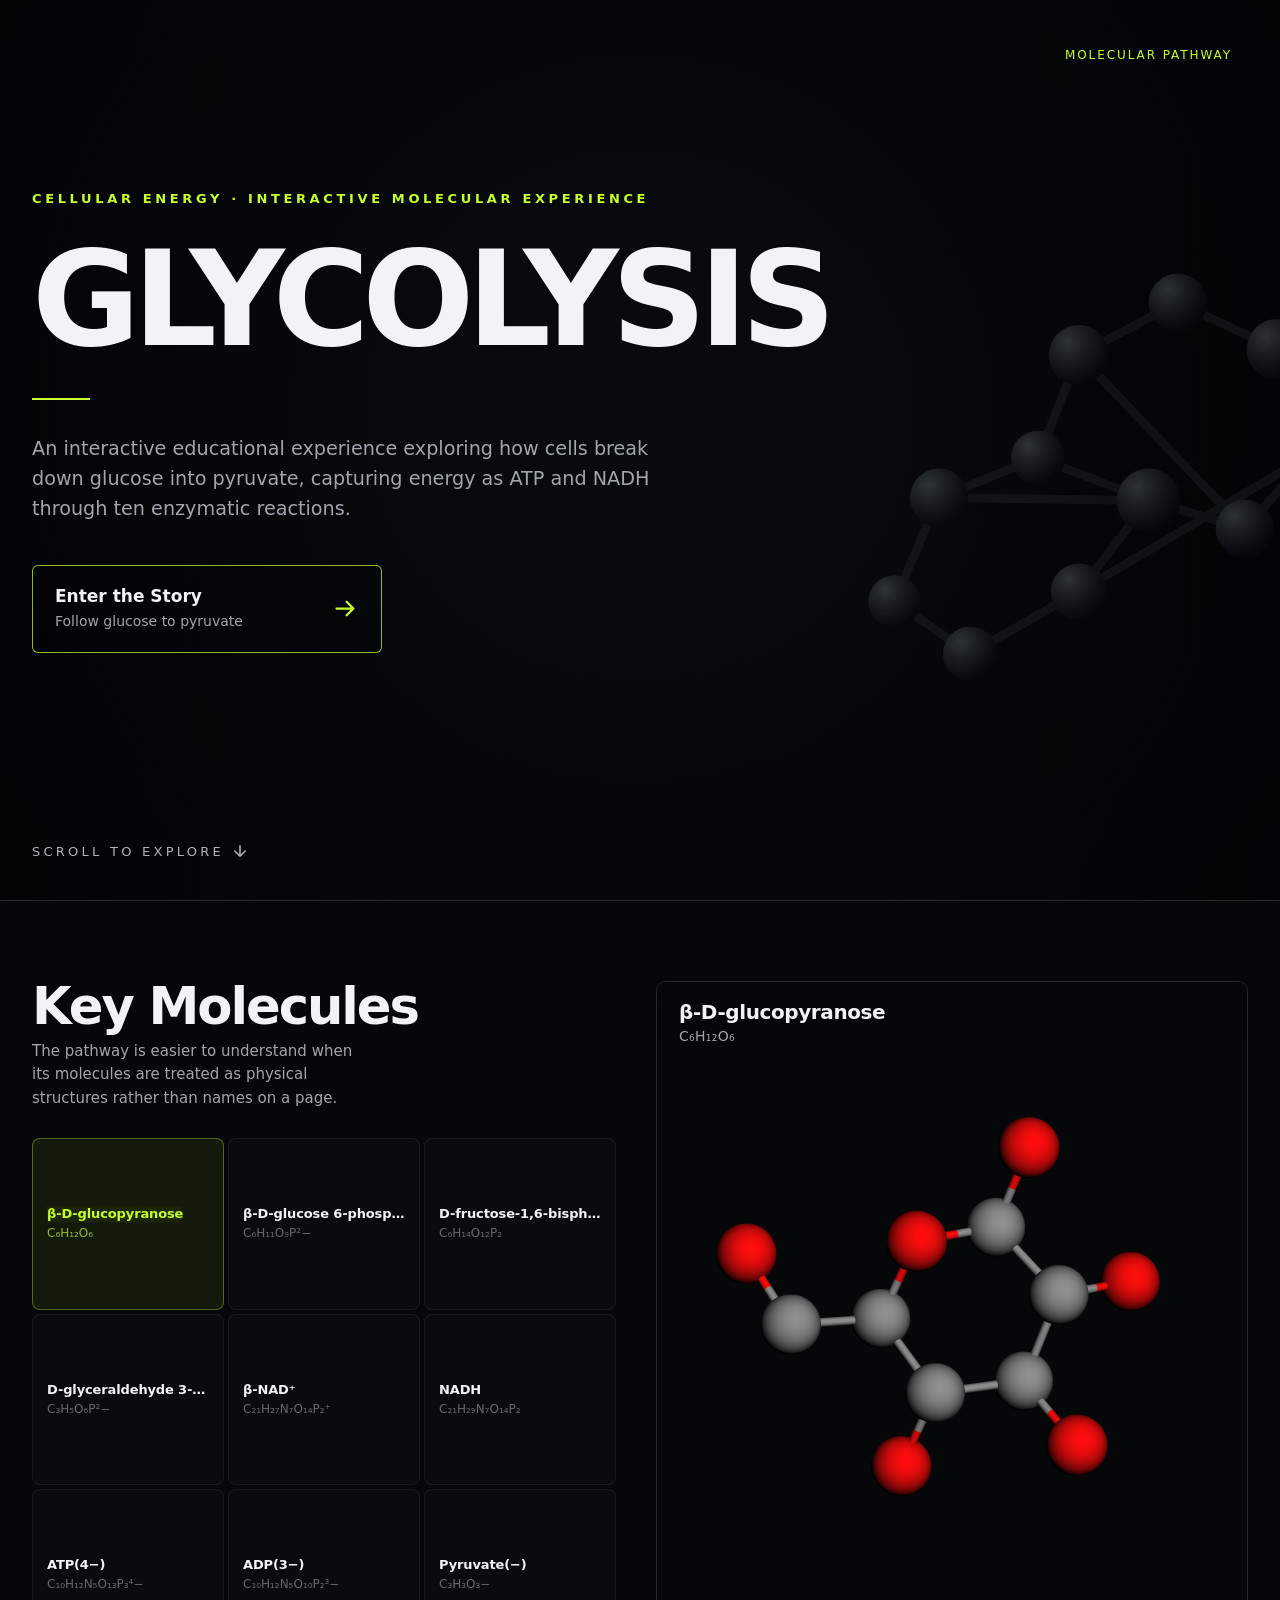
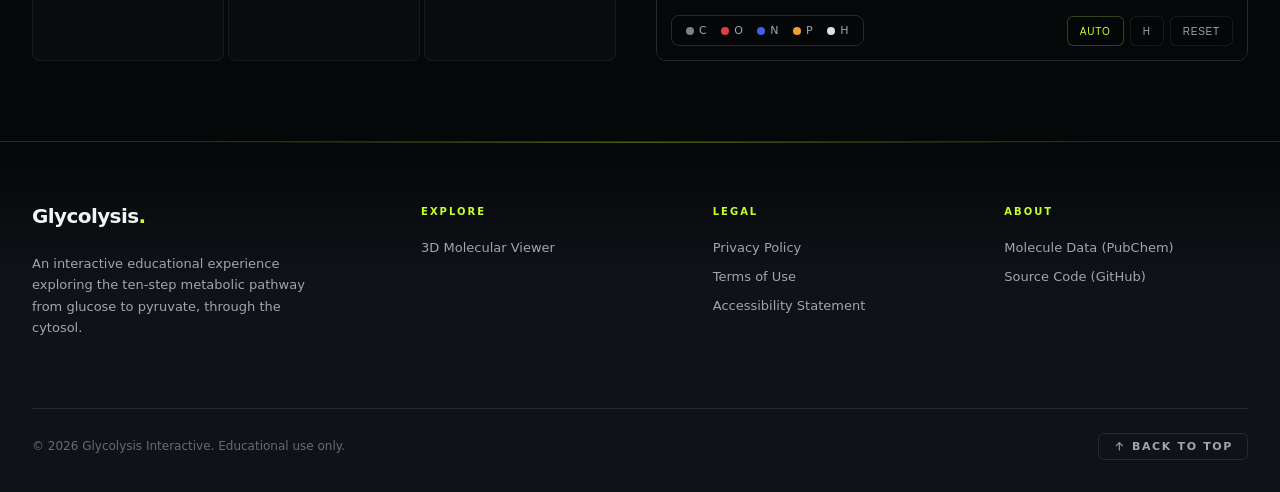
==== public/index.html @ 825f8d89 "Add Cloudflare Worker email backend with static asset serving - Move website files to public/ for Cl" ====
<!DOCTYPE html>
<html lang="en">
<head>
  <meta charset="utf-8">
  <meta name="viewport" content="width=device-width,initial-scale=1">
  <meta name="description" content="An interactive molecular lecture exploring glycolysis from glucose to pyruvate.">
  <title>Glycolysis | Interactive 3D Molecular Viewer</title>
  <link rel="canonical" href="https://glycolysis-project.example/">
  <meta property="og:type" content="website">
  <meta property="og:title" content="Glycolysis | Interactive 3D Molecular Viewer">
  <meta property="og:description" content="Explore glycolysis through an interactive 3D molecular viewer with key pathway molecules.">
  <meta property="og:url" content="https://glycolysis-project.example/">
  <meta name="twitter:card" content="summary_large_image">
  <meta name="twitter:title" content="Glycolysis | Interactive 3D Molecular Viewer">
  <meta name="twitter:description" content="Explore glycolysis through an interactive 3D molecular viewer with key pathway molecules.">
  <meta name="google-site-verification" content="REPLACE_WITH_GOOGLE_VERIFICATION_TOKEN">
  <script type="application/ld+json">{"@context":"https://schema.org","@type":"WebApplication","name":"Glycolysis Interactive","description":"An interactive 3D molecular viewer for exploring the glycolysis metabolic pathway.","applicationCategory":"EducationalApplication","operatingSystem":"Web Browser","url":"https://glycolysis-project.example/"}</script>
  <link rel="stylesheet" href="styles/landing.css">
</head>
<body>
  <a href="#viewerSection" class="skip-link">Skip to viewer</a>

  <section class="hero" aria-labelledby="hero-title">
    <div class="hero-molecule" aria-hidden="true">
      <svg viewBox="0 0 620 620" xmlns="http://www.w3.org/2000/svg">
        <defs>
          <radialGradient id="atom" cx="32%" cy="28%" r="72%">
            <stop offset="0" stop-color="#5b6369"/>
            <stop offset=".38" stop-color="#343b40"/>
            <stop offset=".78" stop-color="#151a1e"/>
            <stop offset="1" stop-color="#080b0e"/>
          </radialGradient>
        </defs>
        <g fill="none" stroke="#242a2e" stroke-width="9" stroke-linecap="round" opacity=".8">
          <path d="M120 430L166 323L268 282L310 176L412 122L514 170L550 278L481 355L382 326L310 420L198 484Z"/>
          <path d="M166 323L382 326M268 282L382 326M310 176L481 355M310 420L550 278"/>
        </g>
        <g fill="url(#atom)">
          <circle cx="120" cy="430" r="27"/>
          <circle cx="166" cy="323" r="30"/>
          <circle cx="268" cy="282" r="28"/>
          <circle cx="310" cy="176" r="31"/>
          <circle cx="412" cy="122" r="30"/>
          <circle cx="514" cy="170" r="31"/>
          <circle cx="550" cy="278" r="29"/>
          <circle cx="481" cy="355" r="30"/>
          <circle cx="382" cy="326" r="33"/>
          <circle cx="310" cy="420" r="29"/>
          <circle cx="198" cy="484" r="28"/>
        </g>
      </svg>
    </div>
    <div class="page-context" aria-hidden="true"><strong>MOLECULAR PATHWAY</strong></div>
    <div class="hero-content">
      <div class="hero-copy">
        <p class="eyebrow">CELLULAR ENERGY &middot; INTERACTIVE MOLECULAR EXPERIENCE</p>
        <h1 id="hero-title">GLYCOLYSIS</h1>
        <div class="hero-rule" aria-hidden="true"></div>
        <p class="description">An interactive educational experience exploring how cells break down glucose into pyruvate, capturing energy as ATP and NADH through ten enzymatic reactions.</p>
        <a class="story-link" href="story/index.html">
          <span class="story-copy">
            <span class="story-title">Enter the Story</span>
            <span class="story-subtitle">Follow glucose to pyruvate</span>
          </span>
          <span class="story-arrow" aria-hidden="true"><svg viewBox="0 0 24 24" focusable="false"><path d="M4 12h15M13 6l6 6-6 6"/></svg></span>
        </a>
      </div>
      <a class="scroll-cue" href="#viewerSection">SCROLL TO EXPLORE <svg viewBox="0 0 24 24" focusable="false" aria-hidden="true"><path d="M12 5v14M19 12l-7 7-7-7"/></svg></a>
    </div>
  </section>

  <section class="viewer-section" id="viewerSection" aria-labelledby="viewer-heading">
    <div class="viewer-gate" id="viewerGate" hidden>
      <p class="viewer-gate-label">INTERACTIVE 3D VIEWER</p>
      <h2 class="viewer-gate-heading">This viewer may run less smoothly on mobile and tablet devices.</h2>
      <p class="viewer-gate-copy">For the smoothest experience, open this page on a desktop computer. You can continue here, or return without loading the molecular viewer.</p>
      <div class="viewer-gate-actions">
        <button class="viewer-gate-btn viewer-gate-btn-primary" id="viewerContinue" type="button">CONTINUE ANYWAY</button>
        <button class="viewer-gate-btn" id="viewerBack" type="button">GO BACK</button>
      </div>
    </div>
    <div class="viewer-inner" id="viewerContent">
      <div class="viewer-sidebar">
        <h2 class="viewer-heading" id="viewer-heading">Key Molecules</h2>
        <p class="viewer-subtitle">The pathway is easier to understand when its molecules are treated as physical structures rather than names on a page.</p>
        <div class="mol-btn-grid" id="molGrid" role="radiogroup" aria-label="Molecule selector"></div>
      </div>
      <div class="viewer-main">
        <div class="viewer-canvas-wrap">
          <div id="viewerInfo" class="viewer-info-bar" aria-live="polite">
            <span class="viewer-info-placeholder" id="viewerPlaceholder">Select a molecule from the list</span>
            <span class="viewer-info-name" id="viewerName" hidden></span>
            <span class="viewer-info-formula" id="viewerFormula" hidden></span>
          </div>
          <div id="viewer3d" aria-label="Interactive 3D molecular visualization"></div>
          <div class="mol-legend" role="img" aria-label="Atom color legend">
            <span class="mol-legend-item"><span class="mol-legend-dot" style="background:#808080"></span>C<span class="mol-legend-tip">Carbon</span></span>
            <span class="mol-legend-item"><span class="mol-legend-dot" style="background:#e04040"></span>O<span class="mol-legend-tip">Oxygen</span></span>
            <span class="mol-legend-item"><span class="mol-legend-dot" style="background:#4060e0"></span>N<span class="mol-legend-tip">Nitrogen</span></span>
            <span class="mol-legend-item"><span class="mol-legend-dot" style="background:#f0a030"></span>P<span class="mol-legend-tip">Phosphorus</span></span>
            <span class="mol-legend-item"><span class="mol-legend-dot" style="background:#e0e0e0"></span>H<span class="mol-legend-tip">Hydrogen</span></span>
          </div>
          <div class="viewer-controls" role="toolbar" aria-label="Viewer controls">
            <button class="vc-btn" id="btnToggleSpin" aria-pressed="true" title="Toggle auto-rotation">AUTO</button>
            <button class="vc-btn" id="btnToggleH" aria-pressed="false" title="Toggle hydrogen atoms">H</button>
            <button class="vc-btn" id="btnReset" title="Reset camera view">RESET</button>
          </div>
        </div>
      </div>
    </div>
  </section>

  <footer class="site-footer" role="contentinfo">
    <div class="footer-top">
      <div class="footer-brand">
        <div class="footer-logo">Glycolysis<span class="accent">.</span></div>
        <p class="footer-tagline">An interactive educational experience exploring the ten-step metabolic pathway from glucose to pyruvate, through the cytosol.</p>
      </div>
      <nav class="footer-col" aria-label="Explore">
        <span class="footer-col-title">Explore</span>
        <a href="#viewerSection">3D Molecular Viewer</a>
      </nav>
      <nav class="footer-col" aria-label="Legal">
        <span class="footer-col-title">Legal</span>
        <a href="privacy.html">Privacy Policy</a>
        <a href="terms.html">Terms of Use</a>
        <a href="accessibility.html">Accessibility Statement</a>
      </nav>
      <div class="footer-col">
        <span class="footer-col-title">About</span>
        <a href="https://pubchem.ncbi.nlm.nih.gov/" target="_blank" rel="noopener">Molecule Data (PubChem)</a>
        <a href="https://github.com/Rainier-PS/Glycolysis" target="_blank" rel="noopener">Source Code (GitHub)</a>
      </div>
    </div>
    <div class="footer-divider"></div>
    <div class="footer-bottom">
      <span class="footer-copy">&copy; 2026 Glycolysis Interactive. Educational use only.</span>
      <div class="footer-bottom-links">
        <a href="#" class="footer-back-top" aria-label="Back to top"><svg viewBox="0 0 24 24" focusable="false" aria-hidden="true"><path d="M12 19V5M6 11l6-6 6 6"/></svg> Back to top</a>
      </div>
    </div>
  </footer>

  <script src="src/viewer.js"></script>
  <script src="src/init.js"></script>
</body>
</html>
---- public/styles/landing.css ----
:root {
  --bg: #050709;
  --text: #f2f3f4;
  --muted: #a0a6ae;
  --accent: #c6ff2e;
  --line: #252a2f;
  --radius: 6px;
}

* {
  box-sizing: border-box;
  -webkit-tap-highlight-color: transparent;
}

.skip-link {
  position: fixed;
  top: 12px;
  left: 50%;
  transform: translate(-50%, -300%);
  z-index: 10000;
  padding: 12px 24px;
  border-radius: var(--radius);
  background: var(--accent);
  color: #050709;
  font-size: 13px;
  font-weight: 600;
  letter-spacing: .5px;
  text-decoration: none;
  transition: transform .25s ease;
}

.skip-link:focus,
.skip-link:focus-visible {
  transform: translate(-50%, 0);
  outline: 2px solid var(--accent);
  outline-offset: 4px;
}

html,
body {
  margin: 0;
  min-height: 100%;
  background: var(--bg);
  color: var(--text);
}

body {
  font-family: Inter, "Space Grotesk", system-ui, -apple-system, BlinkMacSystemFont, "Segoe UI", sans-serif;
  overflow-x: hidden;
}

.hero {
  position: relative;
  min-height: 100svh;
  height: max(680px, 100svh);
  overflow: hidden;
  isolation: isolate;
  background:
    radial-gradient(ellipse 52% 75% at 50% 48%, rgba(22,27,31,.22), transparent 72%),
    var(--bg);
}

.hero:after {
  content: "";
  position: absolute;
  inset: 0;
  z-index: 0;
  pointer-events: none;
  background:
    radial-gradient(circle at 50% 45%, transparent 0, rgba(0,0,0,.08) 48%, rgba(0,0,0,.42) 100%),
    linear-gradient(90deg, rgba(0,0,0,.2), transparent 24%, transparent 76%, rgba(0,0,0,.24));
}

.hero-molecule {
  position: absolute;
  z-index: 1;
  right: -100px;
  top: 20%;
  width: min(47vw, 610px);
  height: 610px;
  opacity: .48;
  pointer-events: none;
}

.hero-molecule svg {
  width: 100%;
  height: 100%;
  display: block;
}

.hero-content {
  position: relative;
  z-index: 2;
  width: min(1376px, calc(100% - 64px));
  min-height: 100%;
  margin: 0 auto;
  padding: 72px 0 92px;
  display: flex;
  align-items: center;
}

.hero-copy {
  width: min(880px, 72vw);
  transform: translateY(-2vh);
}

.eyebrow {
  margin: 0 0 34px;
  color: var(--accent);
  font-size: 13px;
  line-height: 1.2;
  font-weight: 600;
  letter-spacing: .28em;
  text-transform: uppercase;
}

h1 {
  margin: 0;
  color: var(--text);
  font-size: clamp(76px, 10.3vw, 160px);
  line-height: .9;
  font-weight: 800;
  letter-spacing: -.055em;
}

.hero-rule {
  width: 58px;
  height: 2px;
  margin: 38px 0 34px;
  background: var(--accent);
}

.description {
  width: min(620px, 100%);
  margin: 0;
  color: var(--muted);
  font-size: clamp(18px, 1.5vw, 22px);
  line-height: 1.58;
  font-weight: 400;
}

.story-link {
  display: grid;
  grid-template-columns: 1fr auto;
  align-items: center;
  width: min(350px, 100%);
  min-height: 88px;
  margin-top: 40px;
  padding: 18px 22px;
  border: 1px solid rgba(198,255,46,.72);
  border-radius: var(--radius);
  color: var(--text);
  text-decoration: none;
  background: rgba(5,7,9,.28);
  transition: background .2s ease, border-color .2s ease, transform .2s ease;
}

.story-link:hover {
  background: rgba(198,255,46,.055);
  border-color: var(--accent);
  transform: translateY(-1px);
}

.story-link:focus-visible {
  outline: 2px solid var(--accent);
  outline-offset: 4px;
}

.story-copy {
  display: flex;
  flex-direction: column;
  gap: 6px;
}

.story-title {
  font-size: 17px;
  line-height: 1.2;
  font-weight: 600;
}

.story-subtitle {
  color: var(--muted);
  font-size: 14px;
  line-height: 1.35;
}

.story-arrow {
  padding-left: 20px;
  color: var(--accent);
  line-height: 1;
}

.story-arrow svg,
.scroll-cue svg,
.footer-back-top svg {
  width: 1.15em;
  height: 1.15em;
  fill: none;
  stroke: currentColor;
  stroke-width: 2;
  stroke-linecap: round;
  stroke-linejoin: round;
  vertical-align: middle;
}

.story-arrow svg {
  width: 27px;
  height: 27px;
}

.scroll-cue {
  display: inline-flex;
  align-items: center;
  gap: 7px;
  position: absolute;
  left: 0;
  bottom: 40px;
  margin: 0;
  color: #aeb3ba;
  font-size: 13px;
  line-height: 1;
  font-weight: 400;
  letter-spacing: .25em;
  text-transform: uppercase;
  text-decoration: none;
  cursor: pointer;
}

.scroll-cue:hover {
  color: var(--text);
}

.scroll-cue:focus-visible {
  outline: 2px solid var(--accent);
  outline-offset: 4px;
  border-radius: 4px;
}

.scroll-cue svg {
  display: inline-block;
  width: 18px;
  height: 18px;
  flex: 0 0 18px;
}

.page-context {
  position: absolute;
  z-index: 3;
  top: 48px;
  right: 48px;
  color: #858b92;
  font-size: 12px;
  line-height: 1.2;
  letter-spacing: .16em;
  text-transform: uppercase;
}

.page-context strong {
  color: var(--accent);
  font-weight: 500;
}

@media (max-width: 1100px) {
  .hero-copy {
    width: min(780px, 78vw);
  }

  .hero-molecule {
    right: -180px;
    width: 520px;
    height: 520px;
    top: 27%;
    opacity: .34;
  }
}

@media (max-width: 768px) {
  html {
    scroll-snap-type: y mandatory;
  }

  .hero {
    height: 100svh;
    min-height: 100svh;
    scroll-snap-align: start;
  }

  .hero-content {
    width: calc(100% - 40px);
    height: 100%;
    padding: 14vh 0 0;
    flex-direction: column;
    align-items: flex-start;
    justify-content: flex-start;
  }

  .hero-copy {
    width: 100%;
    transform: none;
  }

  .eyebrow {
    margin-bottom: 20px;
    font-size: 11px;
    line-height: 1.5;
    letter-spacing: .2em;
  }

  h1 {
    font-size: clamp(58px, 16vw, 112px);
    letter-spacing: -.06em;
  }

  .hero-rule {
    margin: 24px 0 20px;
  }

  .description {
    max-width: 540px;
    font-size: 17px;
    line-height: 1.55;
  }

  .story-link {
    width: min(360px, 100%);
    min-height: 80px;
    margin-top: 64px;
    padding: 16px 18px;
  }

  .story-title {
    font-size: 16px;
  }

  .story-subtitle {
    font-size: 13px;
  }

  .story-arrow {
    font-size: 24px;
  }

  .page-context {
    display: none;
  }

  .hero-molecule {
    right: auto;
    left: 50%;
    top: 50%;
    transform: translate(-50%, -50%);
    width: min(90vw, 480px);
    height: min(90vw, 480px);
    opacity: .1;
  }

  .hero::after {
    background:
      radial-gradient(circle at 50% 50%, transparent 0, rgba(0,0,0,.15) 50%, rgba(0,0,0,.5) 100%);
  }

  .scroll-cue {
    position: absolute;
    left: 0;
    bottom: 32px;
    width: 100%;
    display: flex;
    flex-direction: column;
    align-items: center;
    gap: 4px;
    font-size: 10px;
    line-height: 1.4;
    letter-spacing: .2em;
  }

  .scroll-cue svg {
    animation: scroll-bob 2s ease-in-out infinite;
  }

  @keyframes scroll-bob {
    0%, 100% { transform: translateY(0); }
    50% { transform: translateY(4px); }
  }

  .viewer-section {
    scroll-snap-align: start;
    min-height: 100svh;
  }

  .site-footer {
    scroll-snap-align: start;
    min-height: 100svh;
  }
}

@media (max-width: 430px) {
  .hero-content {
    width: calc(100% - 32px);
  }

  .eyebrow {
    max-width: 290px;
    margin-bottom: 16px;
  }

  h1 {
    font-size: clamp(48px, 17vw, 72px);
  }

  .hero-rule {
    margin: 20px 0 18px;
  }

  .description {
    font-size: 16px;
  }

  .story-link {
    width: 100%;
    min-height: 76px;
    margin-top: 48px;
    padding: 15px 16px;
  }

  .story-arrow {
    padding-left: 16px;
  }

  .hero-molecule {
    width: min(95vw, 400px);
    height: min(95vw, 400px);
    opacity: .07;
  }

  .viewer-section {
    padding-top: 48px;
  }

  .site-footer {
    margin-top: 0;
    border-top: none;
    padding-top: 24px;
  }
}

@media (prefers-reduced-motion: reduce) {
  .story-link {
    transition: none;
  }

  .story-link:hover {
    transform: none;
  }

  .skip-link {
    transition: none;
  }

  .scroll-cue svg {
    animation: none;
  }
}

.viewer-section {
  padding: 80px 0 0;
  border-top: 1px solid var(--line);
}
.viewer-gate {
  width: min(760px, calc(100% - 64px));
  margin: 0 auto;
  padding: 80px 0;
}
.viewer-gate[hidden],
.viewer-inner[hidden] {
  display: none;
}
.viewer-gate-label {
  margin: 0 0 18px;
  color: var(--accent);
  font-size: 11px;
  font-weight: 600;
  letter-spacing: .2em;
}
.viewer-gate-heading {
  max-width: 680px;
  margin: 0 0 18px;
  color: var(--text);
  font-size: clamp(32px, 5vw, 58px);
  line-height: 1;
  letter-spacing: -.04em;
}
.viewer-gate-copy {
  max-width: 560px;
  margin: 0;
  color: var(--muted);
  font-size: 16px;
  line-height: 1.6;
}
.viewer-gate-actions {
  display: flex;
  flex-wrap: wrap;
  gap: 8px;
  margin-top: 32px;
}
.viewer-gate-btn {
  min-height: 46px;
  padding: 12px 16px;
  border: 1px solid var(--line);
  border-radius: var(--radius);
  color: var(--muted);
  background: rgba(255,255,255,.03);
  font: inherit;
  font-size: 11px;
  font-weight: 600;
  letter-spacing: .08em;
  cursor: pointer;
}
.viewer-gate-btn-primary {
  border-color: rgba(198,255,46,.5);
  color: var(--accent);
  background: rgba(198,255,46,.08);
}
.viewer-gate-btn:focus-visible {
  outline: 2px solid var(--accent);
  outline-offset: 3px;
}

.viewer-inner {
  width: min(1400px, calc(100% - 64px));
  margin: 0 auto;
  display: grid;
  grid-template-columns: 1fr 1fr;
  gap: 32px;
  min-height: 680px;
}

.viewer-sidebar {
  padding: 0;
  display: flex;
  flex-direction: column;
}

.viewer-heading {
  font-size: clamp(32px, 4vw, 52px);
  font-weight: 800;
  letter-spacing: -.04em;
  line-height: 1;
  color: var(--text);
  margin: 0 0 8px;
}

.viewer-subtitle {
  font-size: 15px;
  color: var(--muted);
  margin: 0 0 28px;
  line-height: 1.55;
  max-width: 340px;
}

.mol-btn-grid {
  display: grid;
  grid-template-columns: repeat(3, 1fr);
  gap: 4px;
  overflow-y: auto;
  flex: 1;
  padding-right: 8px;
}

.mol-btn {
  display: flex;
  flex-direction: column;
  align-items: flex-start;
  justify-content: center;
  gap: 3px;
  width: 100%;
  padding: 12px 14px;
  border: 1px solid rgba(255,255,255,.06);
  border-radius: 8px;
  background: rgba(255,255,255,.02);
  color: var(--muted);
  font: inherit;
  font-size: 14px;
  line-height: 1.3;
  text-align: left;
  cursor: pointer;
  transition: all .18s ease;
  min-height: 56px;
  overflow: hidden;
}

.mol-btn:hover {
  background: rgba(198,255,46,.04);
  border-color: rgba(255,255,255,.06);
  color: var(--text);
}

.mol-btn[aria-checked="true"] {
  background: rgba(198,255,46,.08);
  border-color: rgba(198,255,46,.35);
  color: var(--text);
}

.mol-btn[aria-checked="true"] .mol-btn-name {
  color: var(--accent);
  text-shadow: 0 0 12px rgba(198,255,46,.35);
}

.mol-btn[aria-checked="true"] .mol-btn-formula {
  color: var(--accent);
  opacity: .7;
}

.mol-btn:focus-visible {
  outline: 2px solid var(--accent);
  outline-offset: 2px;
}

.mol-btn-name {
  font-weight: 700;
  font-size: 13px;
  letter-spacing: -.01em;
  color: var(--text);
  white-space: nowrap;
  overflow: hidden;
  text-overflow: ellipsis;
  max-width: 100%;
}

.mol-btn-formula {
  font-size: 12px;
  font-weight: 400;
  color: var(--muted);
  opacity: .6;
  white-space: nowrap;
  max-width: 100%;
  overflow: hidden;
  text-overflow: ellipsis;
}

.viewer-main {
  display: flex;
  flex-direction: column;
}

.viewer-canvas-wrap {
  position: relative;
  flex: 1;
  min-height: 600px;
  background: radial-gradient(circle at 50% 45%, rgba(22,27,31,.35), transparent 72%), var(--bg);
  border: 1px solid var(--line);
  border-radius: 10px;
  overflow: hidden;
}

.mol-legend {
  position: absolute;
  bottom: 14px;
  left: 14px;
  z-index: 2;
  display: flex;
  gap: 14px;
  padding: 8px 14px;
  background: rgba(5,7,9,.8);
  border: 1px solid var(--line);
  border-radius: 8px;
  backdrop-filter: blur(8px);
}

.mol-legend-item {
  position: relative;
  display: inline-flex;
  align-items: center;
  gap: 5px;
  font-size: 11px;
  font-weight: 500;
  letter-spacing: .5px;
  color: var(--muted);
  cursor: default;
}

.mol-legend-dot {
  width: 8px;
  height: 8px;
  border-radius: 50%;
  display: inline-block;
  flex-shrink: 0;
}

.mol-legend-tip {
  position: absolute;
  bottom: calc(100% + 8px);
  left: 50%;
  transform: translateX(-50%);
  background: rgba(5,7,9,.92);
  border: 1px solid var(--line);
  border-radius: 6px;
  padding: 5px 10px;
  white-space: nowrap;
  font-size: 11px;
  font-weight: 500;
  letter-spacing: .3px;
  color: var(--text);
  opacity: 0;
  pointer-events: none;
  transition: opacity .15s ease;
  z-index: 3;
}

.mol-legend-item:hover .mol-legend-tip {
  opacity: 1;
}

#viewer3d {
  position: absolute;
  inset: 0;
}

.viewer-canvas-wrap canvas {
  width: 100% !important;
  height: 100% !important;
  display: block;
  touch-action: none;
}



.viewer-info-bar {
  position: absolute;
  top: 0;
  left: 0;
  right: 0;
  padding: 18px 22px;
  display: flex;
  flex-direction: column;
  gap: 4px;
  background: linear-gradient(to bottom, rgba(5,7,9,.88), transparent 70%);
  pointer-events: none;
  z-index: 2;
}

.viewer-info-name {
  font-size: 20px;
  font-weight: 700;
  color: var(--text);
  letter-spacing: -.02em;
}

.viewer-info-formula {
  font-size: 14px;
  font-weight: 400;
  color: var(--muted);
  letter-spacing: .3px;
}

.viewer-info-placeholder {
  font-size: 14px;
  color: var(--muted);
  opacity: .5;
  font-style: italic;
}

.viewer-controls {
  position: absolute;
  bottom: 14px;
  right: 14px;
  display: flex;
  gap: 6px;
  z-index: 2;
}

.vc-btn {
  padding: 5px 12px;
  font-size: 10px;
  font-weight: 500;
  letter-spacing: .8px;
  color: var(--muted);
  border: 1px solid rgba(255,255,255,.08);
  border-radius: var(--radius);
  background: rgba(5,7,9,.7);
  backdrop-filter: blur(8px);
  cursor: pointer;
  transition: all .18s ease;
  min-height: 30px;
  display: flex;
  align-items: center;
  justify-content: center;
  white-space: nowrap;
}

.vc-btn:hover {
  color: var(--text);
  border-color: rgba(255,255,255,.18);
  background: rgba(255,255,255,.04);
}

.vc-btn[aria-pressed="true"] {
  color: var(--accent);
  border-color: rgba(198,255,46,.25);
}

.vc-btn:focus-visible {
  outline: 1px solid var(--accent);
  outline-offset: 2px;
}

.mol-viewer-error {
  position: absolute;
  inset: 0;
  display: flex;
  align-items: center;
  justify-content: center;
  text-align: center;
  padding: 40px;
  color: var(--muted);
  font-size: 14px;
}

.site-footer {
  margin-top: 80px;
  background: linear-gradient(180deg, rgba(15,18,23,0) 0%, rgba(15,18,23,1) 40%);
  border-top: 1px solid rgba(198,255,46,.12);
  position: relative;
}

.site-footer::before {
  content: '';
  position: absolute;
  top: 0;
  left: 15%;
  right: 15%;
  height: 1px;
  background: linear-gradient(90deg, transparent, rgba(198,255,46,.35), transparent);
}

.footer-top {
  width: min(1400px, calc(100% - 64px));
  margin: 0 auto;
  padding: 64px 0 56px;
  display: grid;
  grid-template-columns: 1.4fr 1fr 1fr 1fr;
  gap: 48px;
}

.footer-brand {
  display: flex;
  flex-direction: column;
  gap: 14px;
}

.footer-logo {
  font-size: 20px;
  font-weight: 800;
  letter-spacing: -.03em;
  color: var(--text);
  line-height: 1;
}

.footer-logo .accent {
  color: var(--accent);
}

.footer-tagline {
  font-size: 13px;
  color: var(--muted);
  line-height: 1.65;
  max-width: 280px;
}

.footer-col {
  display: flex;
  flex-direction: column;
  gap: 0;
}

.footer-col-title {
  font-size: 10px;
  font-weight: 700;
  letter-spacing: .2em;
  text-transform: uppercase;
  color: var(--accent);
  margin-bottom: 16px;
}

.footer-col a {
  font-size: 13px;
  color: var(--muted);
  text-decoration: none;
  transition: color .18s ease;
  padding: 7px 0;
  display: block;
  border-radius: 4px;
}

.footer-col a:hover {
  color: var(--text);
}

.footer-col a:focus-visible {
  outline: 2px solid var(--accent);
  outline-offset: 2px;
}

.footer-divider {
  width: min(1400px, calc(100% - 64px));
  margin: 0 auto;
  height: 1px;
  background: var(--line);
}

.footer-bottom {
  width: min(1400px, calc(100% - 64px));
  margin: 0 auto;
  padding: 24px 0 32px;
  display: flex;
  justify-content: space-between;
  align-items: center;
  flex-wrap: wrap;
  gap: 16px;
}

.footer-copy {
  font-size: 12px;
  color: var(--muted);
  opacity: .6;
}

.footer-bottom-links {
  display: flex;
  align-items: center;
  gap: 24px;
}

.footer-back-top {
  font-size: 11px;
  font-weight: 600;
  letter-spacing: .15em;
  text-transform: uppercase;
  color: var(--muted);
  text-decoration: none;
  transition: color .18s ease;
  display: inline-flex;
  align-items: center;
  gap: 6px;
  padding: 6px 14px;
  border: 1px solid var(--line);
  border-radius: 6px;
}

.footer-back-top:hover {
  color: var(--text);
  border-color: rgba(255,255,255,.15);
}

.footer-back-top:focus-visible {
  outline: 2px solid var(--accent);
  outline-offset: 2px;
}

@media (max-width: 1023px) {
  .viewer-inner {
    grid-template-columns: 1fr;
    gap: 24px;
  }

  .viewer-sidebar {
    padding: 0;
  }

  .mol-btn-grid {
    grid-template-columns: repeat(5, 1fr);
    overflow: visible;
    padding-right: 0;
  }

  .viewer-main {
    padding: 0;
  }

  .footer-top {
    grid-template-columns: 1fr 1fr;
    gap: 40px;
  }
}

@media (max-width: 768px) {
  .viewer-gate {
    width: calc(100% - 32px);
    padding: 56px 0;
  }

  .viewer-gate-actions {
    flex-direction: column;
    align-items: stretch;
  }
  .mol-btn-grid {
    grid-template-columns: repeat(3, 1fr);
  }

  .viewer-section {
    padding: 48px 0 0;
  }

  .viewer-inner {
    width: calc(100% - 32px);
  }

  .viewer-canvas-wrap {
    min-height: 320px;
    max-height: 50vh;
  }

  .mol-btn {
    padding: 8px 10px;
    font-size: 13px;
    min-height: 48px;
  }

  .viewer-controls {
    bottom: 8px;
    right: 8px;
    gap: 4px;
  }

  .vc-btn {
    padding: 5px 10px;
    font-size: 10px;
    min-height: 40px;
    min-width: 40px;
  }

  .mol-legend {
    gap: 8px;
    padding: 5px 8px;
    bottom: 8px;
    left: 8px;
  }

  .mol-legend-item {
    font-size: 9px;
  }

  .viewer-info-bar {
    padding: 12px 16px;
  }

  .viewer-info-name {
    font-size: 16px;
  }

  .viewer-info-formula {
    font-size: 12px;
  }

  .footer-top {
    grid-template-columns: 1fr;
    gap: 32px;
    padding: 48px 0 40px;
  }

  .footer-top,
  .footer-divider,
  .footer-bottom {
    width: calc(100% - 32px);
  }
}

@media (max-width: 480px) {
  .mol-btn-grid {
    grid-template-columns: repeat(3, 1fr);
  }

  .viewer-canvas-wrap {
    min-height: 320px;
  }

  .mol-legend {
    gap: 8px;
    padding: 5px 8px;
  }

  .mol-legend-item {
    font-size: 9px;
  }

  .footer-bottom {
    flex-direction: column;
    text-align: center;
    gap: 12px;
  }

  .footer-bottom-links {
    justify-content: center;
  }
}

@media (prefers-reduced-motion: reduce) {
  .mol-btn,
  .vc-btn,
  .footer-col a,
  .footer-back-top {
    transition: none;
  }

  .mol-btn:hover {
    transform: none;
  }
}
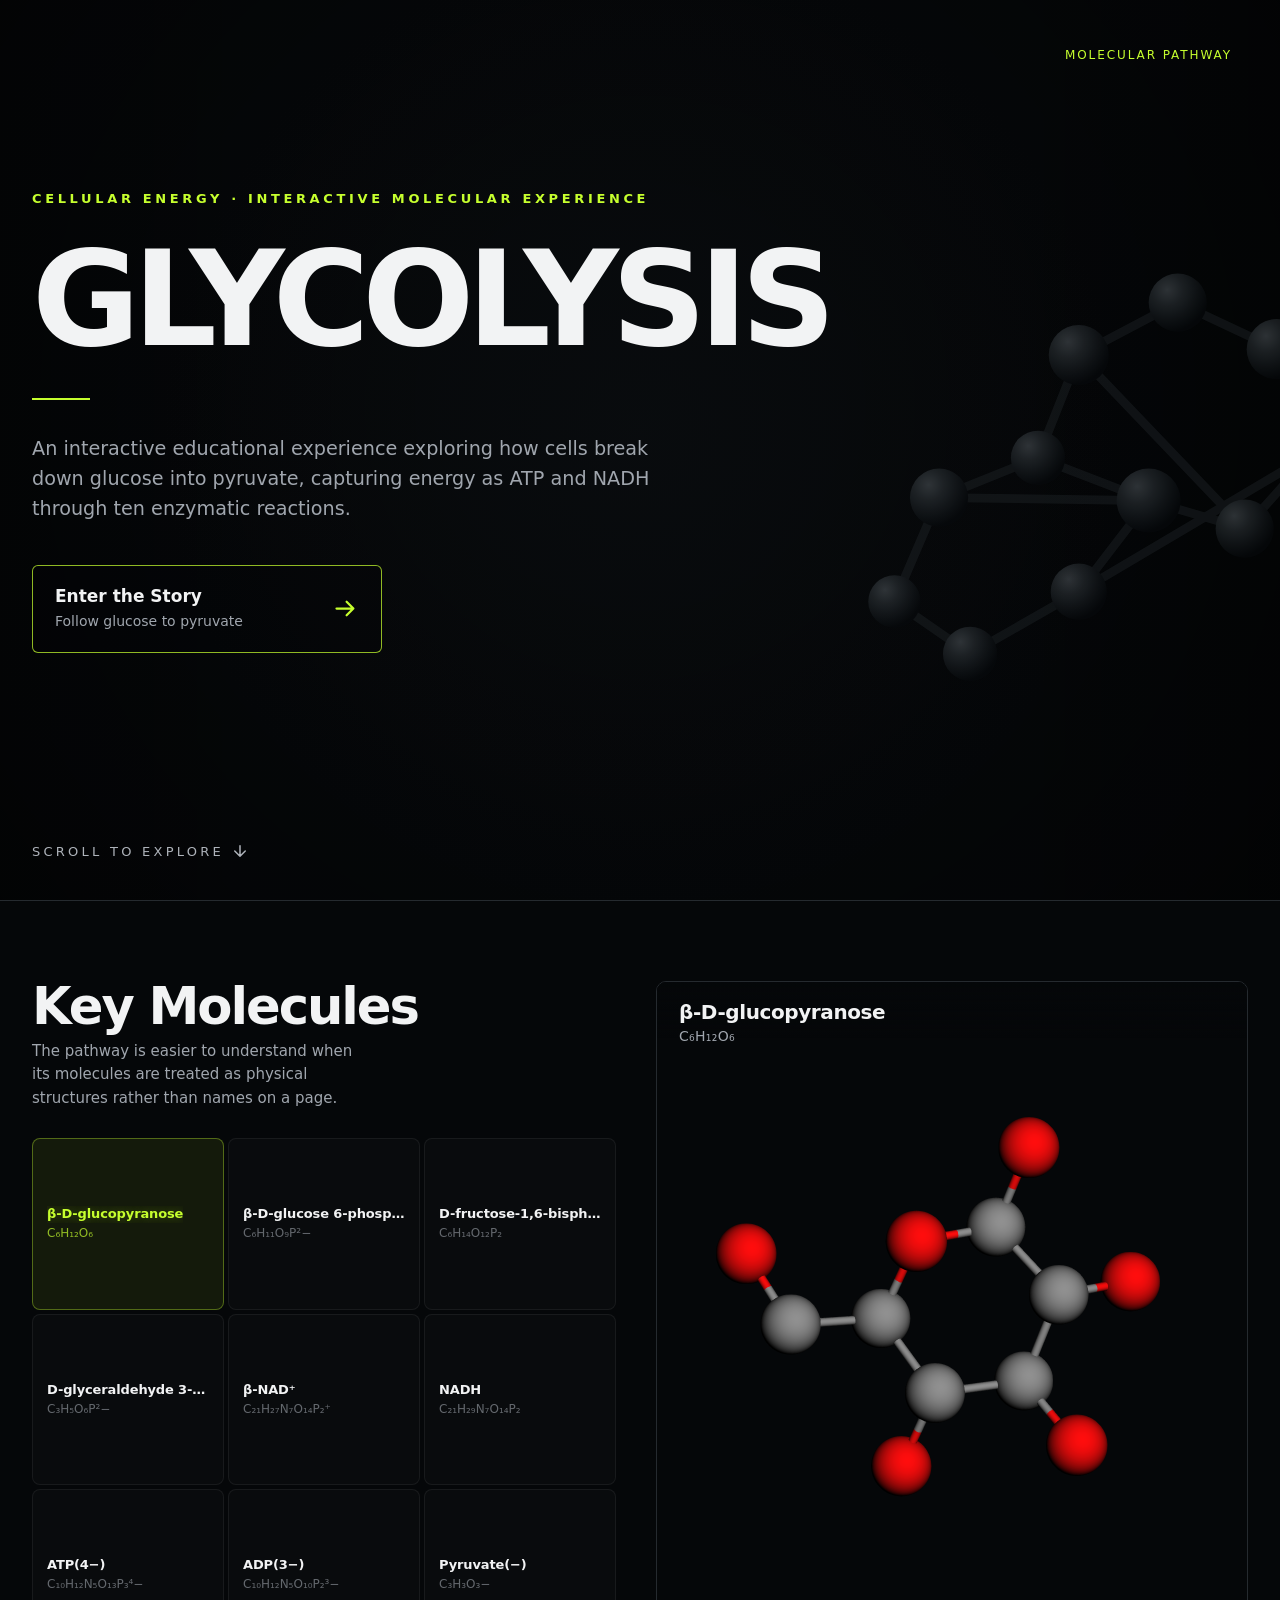
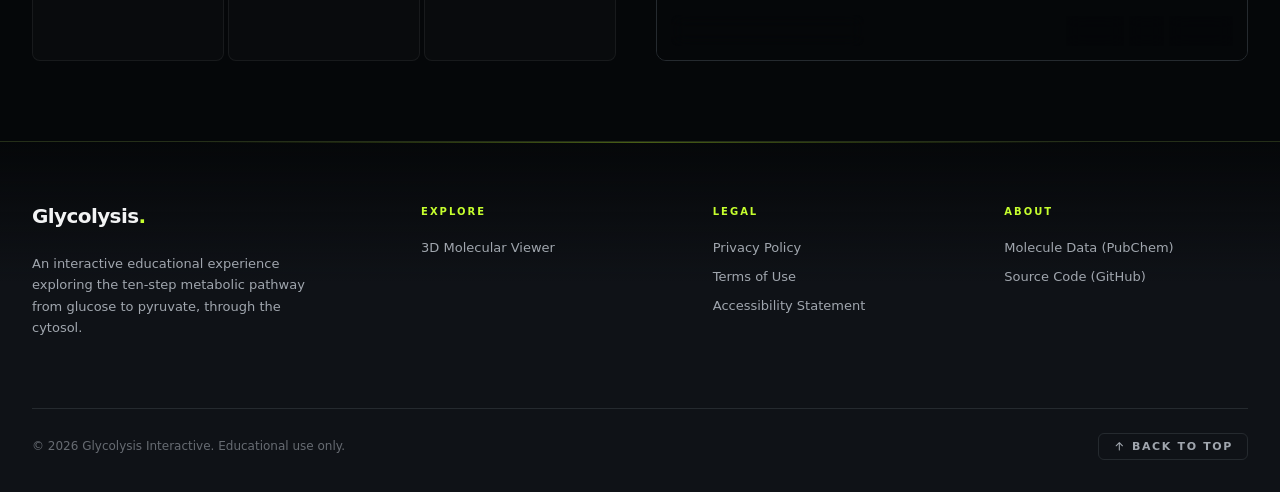
==== commit f125e673: "Fixed email submission implementation and added anti cheat system" ====
--- a/public/index.html
+++ b/public/index.html
@@ -79,7 +79,7 @@
         <button class="viewer-gate-btn" id="viewerBack" type="button">GO BACK</button>
       </div>
     </div>
-    <div class="viewer-inner" id="viewerContent">
+    <div class="viewer-inner" id="viewerContent" hidden>
       <div class="viewer-sidebar">
         <h2 class="viewer-heading" id="viewer-heading">Key Molecules</h2>
         <p class="viewer-subtitle">The pathway is easier to understand when its molecules are treated as physical structures rather than names on a page.</p>
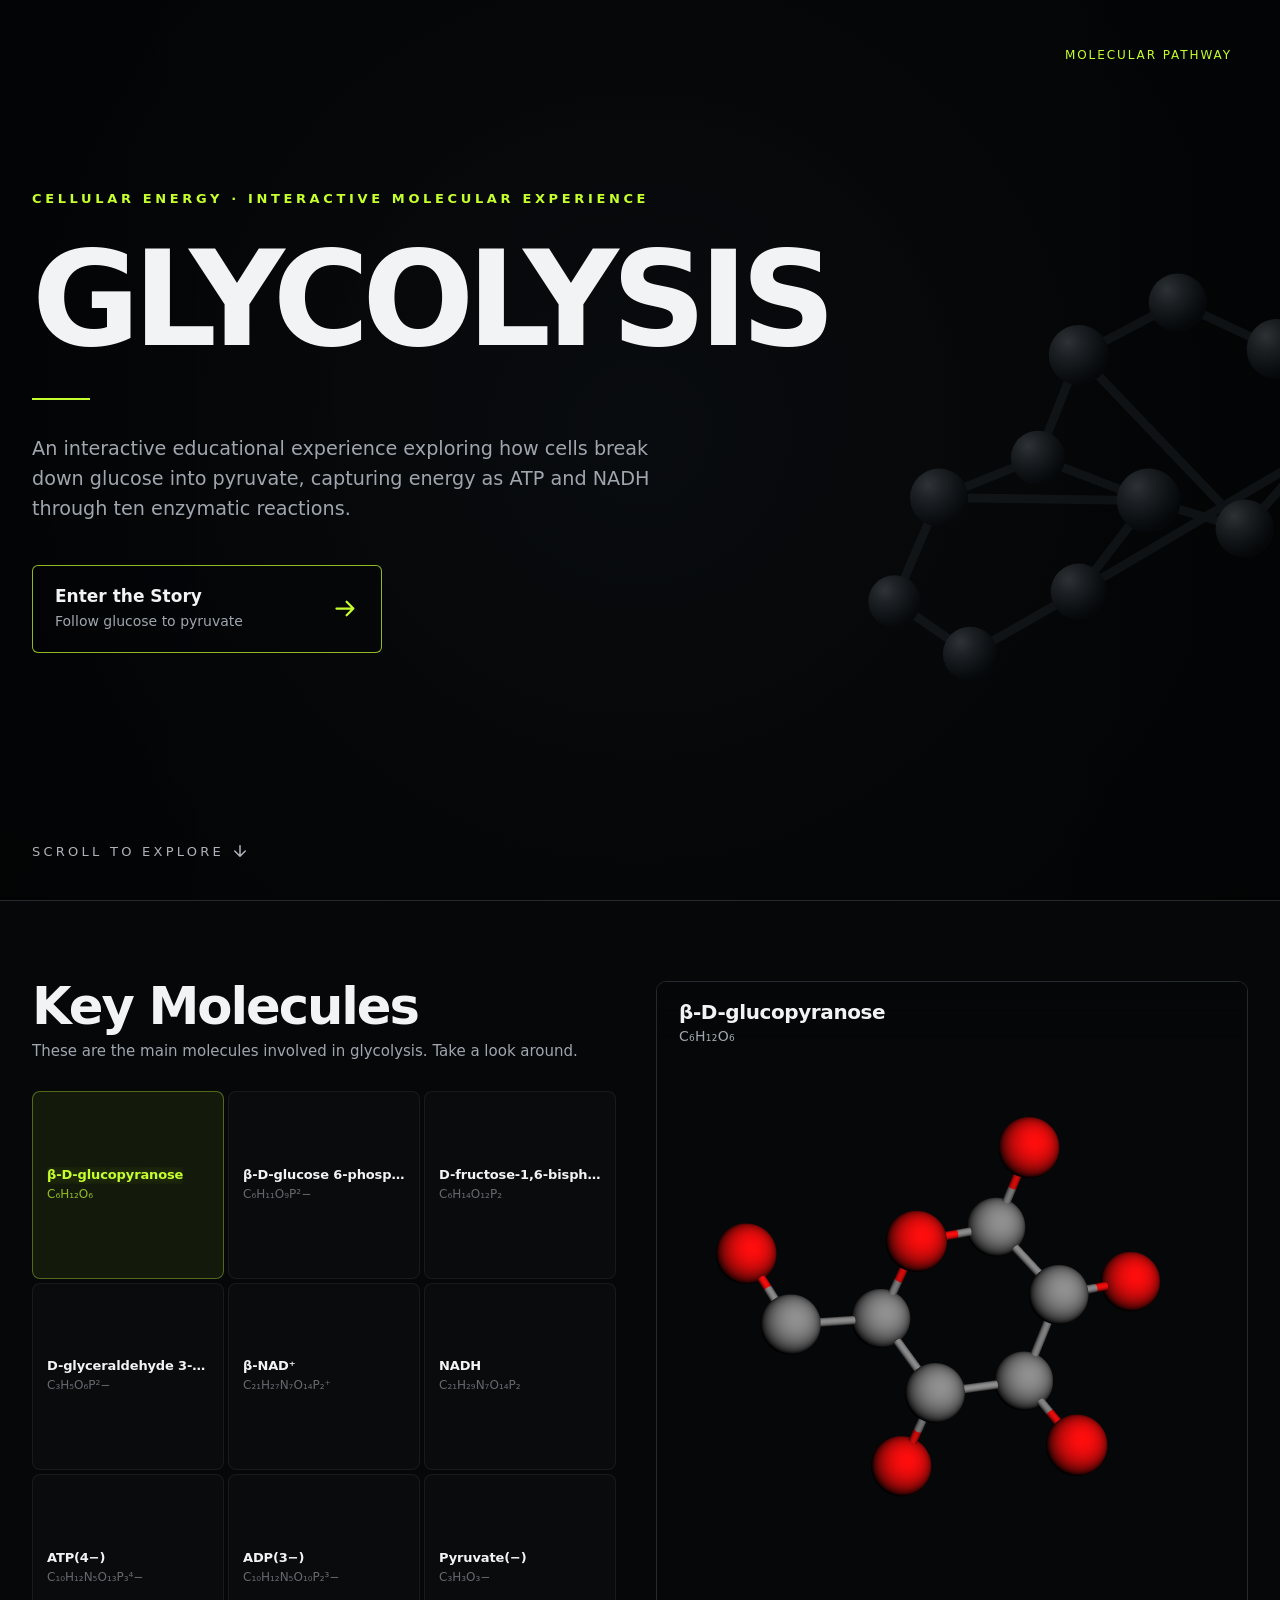
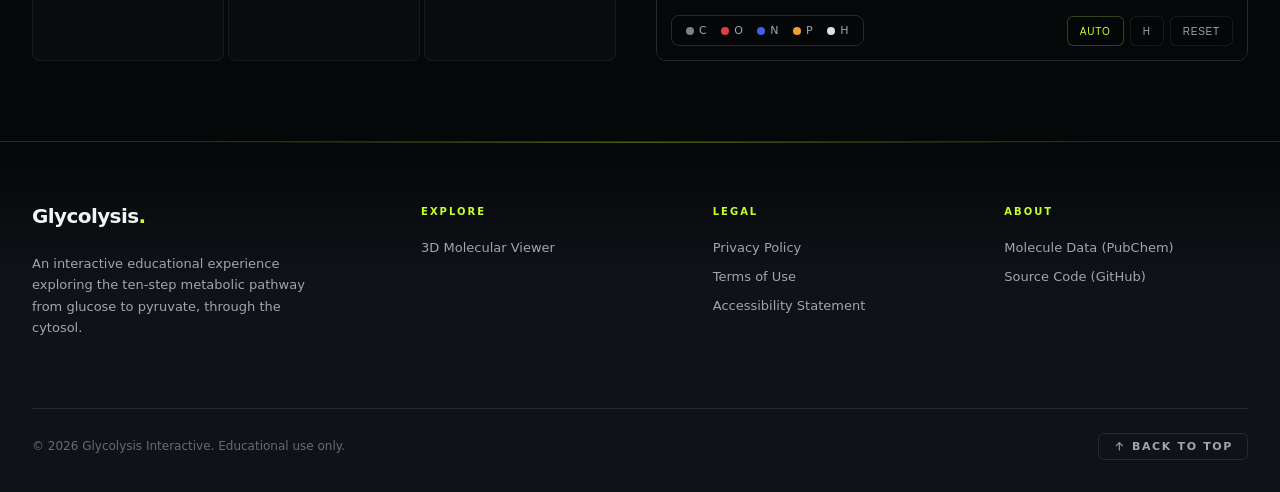
==== commit 206a3c93: "Improved content and quiz questions" ====
--- a/public/index.html
+++ b/public/index.html
@@ -82,7 +82,7 @@
     <div class="viewer-inner" id="viewerContent" hidden>
       <div class="viewer-sidebar">
         <h2 class="viewer-heading" id="viewer-heading">Key Molecules</h2>
-        <p class="viewer-subtitle">The pathway is easier to understand when its molecules are treated as physical structures rather than names on a page.</p>
+        <p class="viewer-subtitle">These are the main molecules involved in glycolysis. Take a look around.</p>
         <div class="mol-btn-grid" id="molGrid" role="radiogroup" aria-label="Molecule selector"></div>
       </div>
       <div class="viewer-main">
--- a/public/styles/landing.css
+++ b/public/styles/landing.css
@@ -554,7 +554,6 @@
   color: var(--muted);
   margin: 0 0 28px;
   line-height: 1.55;
-  max-width: 340px;
 }
 
 .mol-btn-grid {
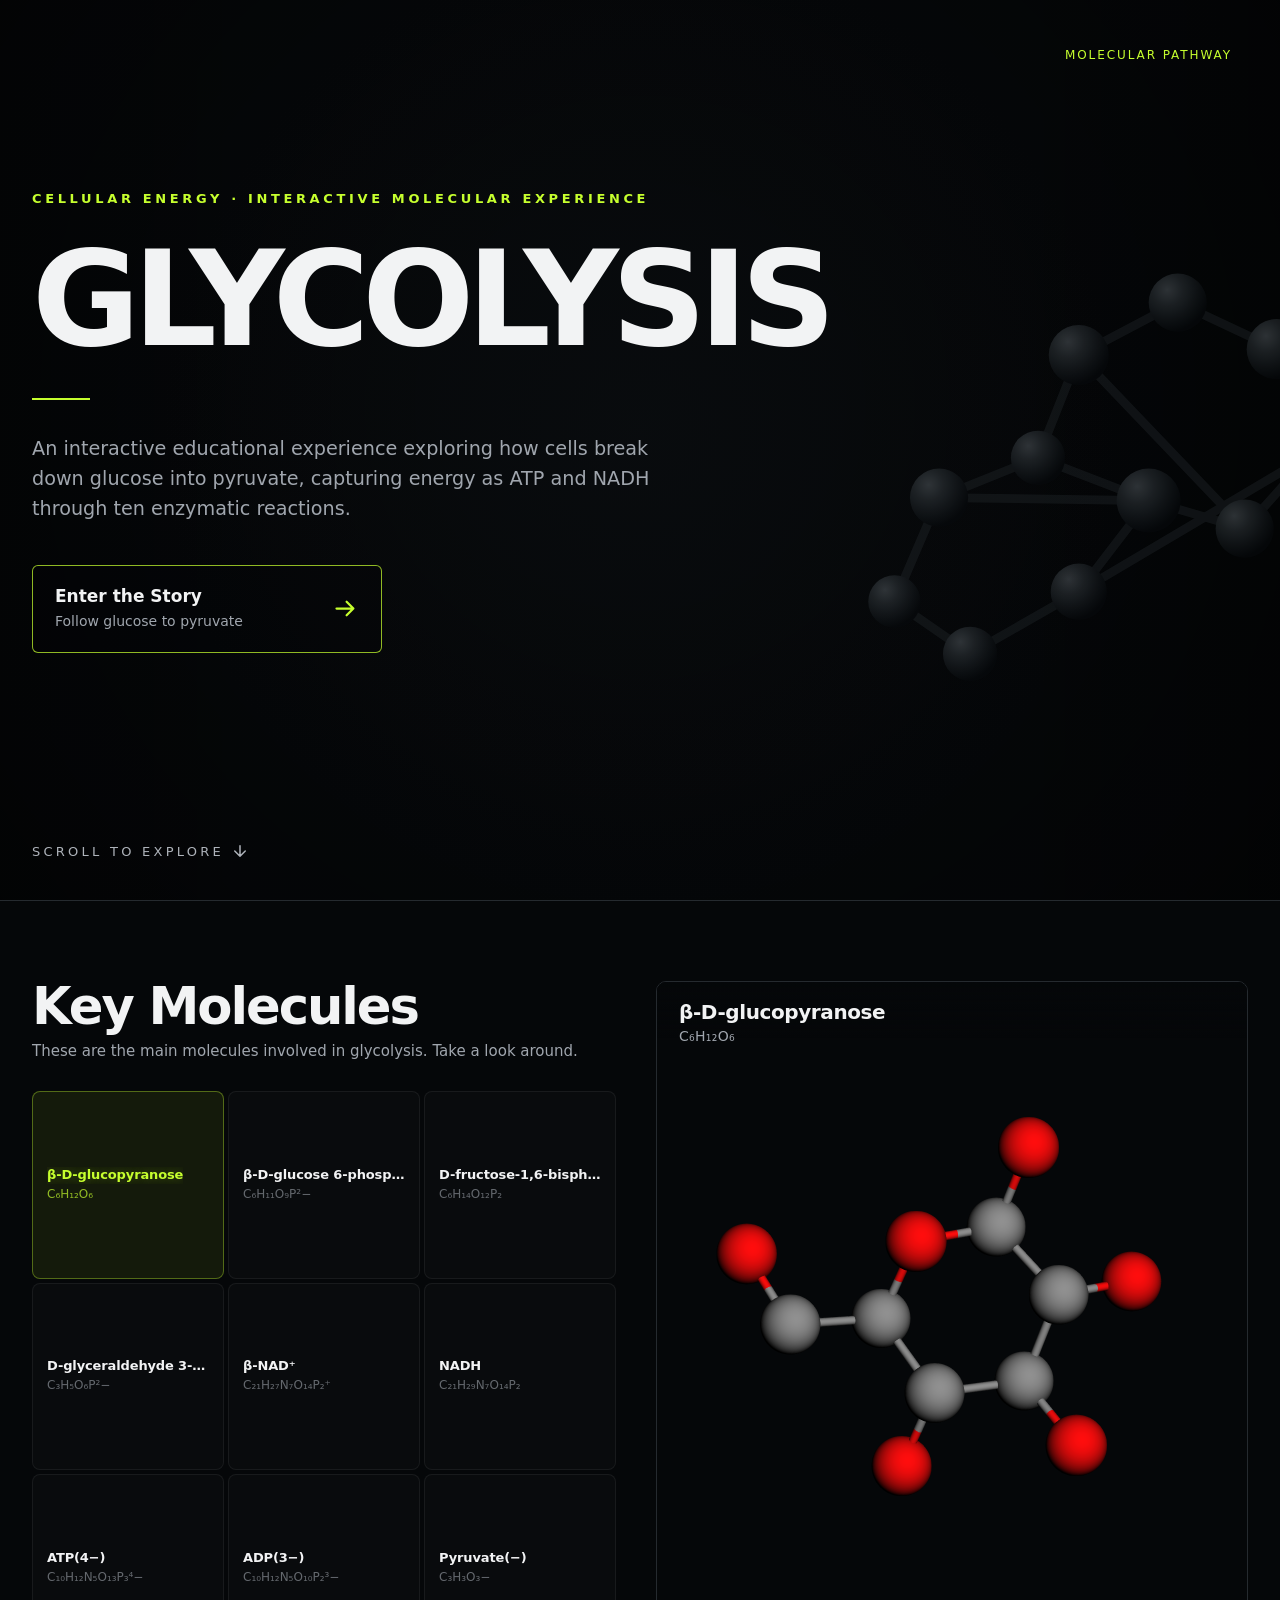
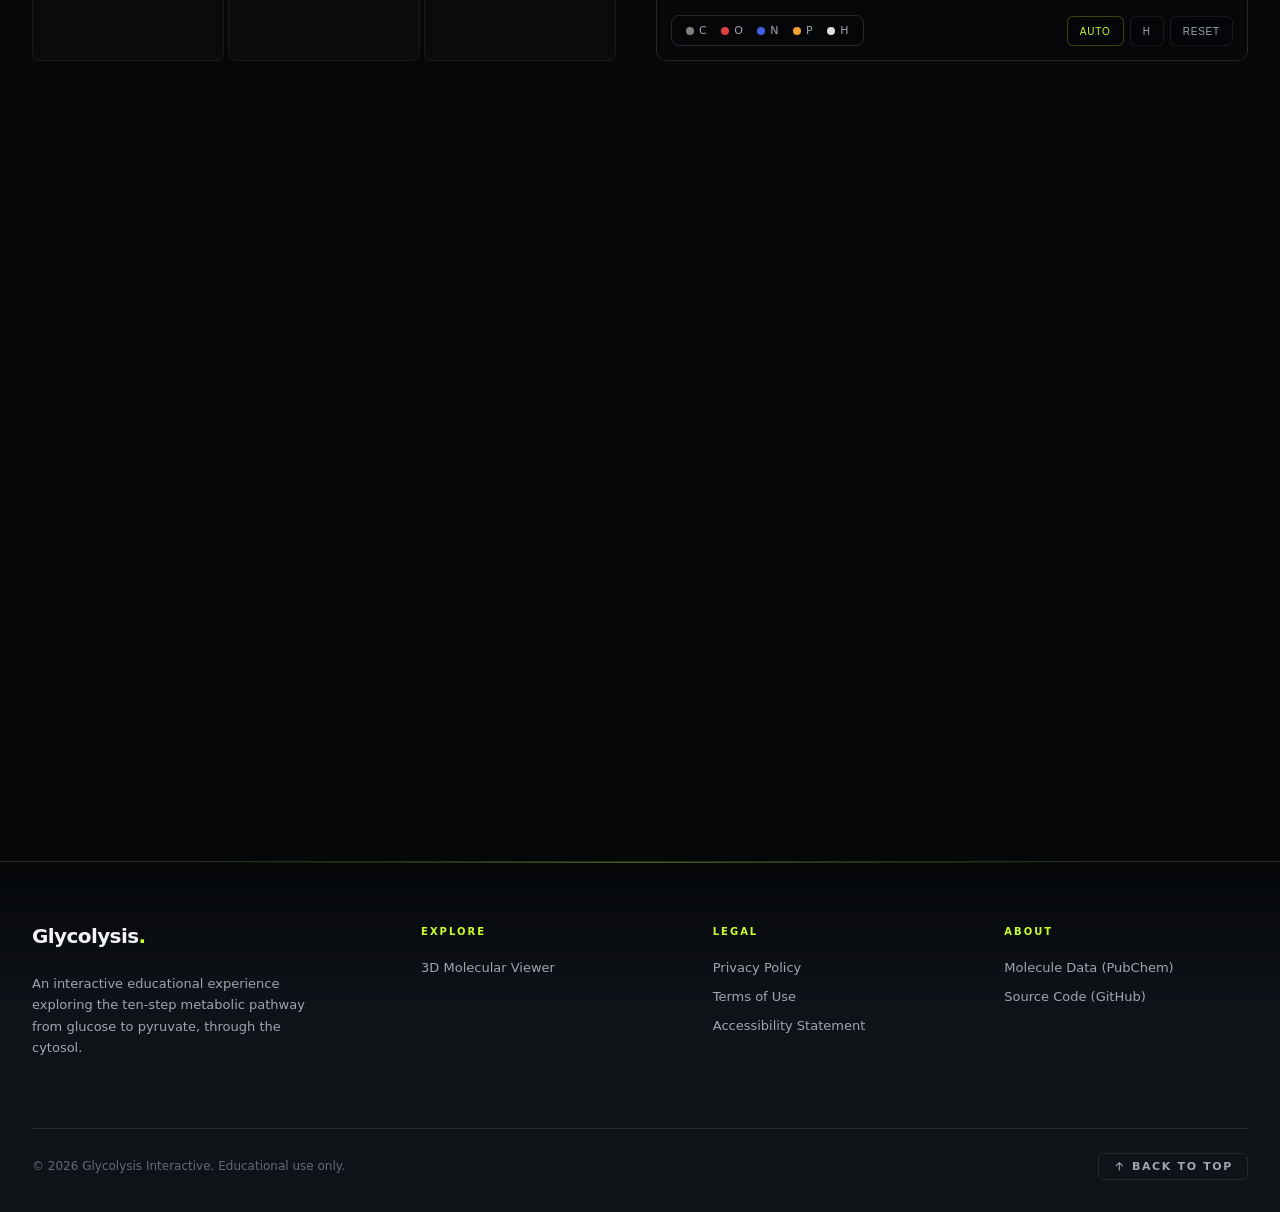
==== commit 70ea159b: "Updated story mode UI and fixed layout bugs" ====
--- a/public/index.html
+++ b/public/index.html
@@ -110,6 +110,8 @@
     </div>
   </section>
 
+  <div class="floating-scrollbar" id="floatingScrollbar" role="scrollbar" aria-label="Page scroll position" aria-valuemin="0" aria-valuemax="100" aria-valuenow="0" tabindex="0"><div class="floating-scrollbar-thumb" id="floatingScrollbarThumb"></div></div>
+
   <footer class="site-footer" role="contentinfo">
     <div class="footer-top">
       <div class="footer-brand">
--- a/public/styles/landing.css
+++ b/public/styles/landing.css
@@ -44,9 +44,50 @@
   color: var(--text);
 }
 
+html {
+  scrollbar-width: none;
+}
+
+html::-webkit-scrollbar {
+  display: none;
+}
+
 body {
   font-family: Inter, "Space Grotesk", system-ui, -apple-system, BlinkMacSystemFont, "Segoe UI", sans-serif;
   overflow-x: hidden;
+}
+
+.floating-scrollbar {
+  position: fixed;
+  top: 10vh;
+  right: 18px;
+  width: 8px;
+  height: 80vh;
+  position: relative;
+  border-radius: 999px;
+  background: rgba(255,255,255,.1);
+  z-index: 1000;
+  cursor: pointer;
+  touch-action: none;
+  outline: none;
+}
+
+.floating-scrollbar-thumb {
+  position: absolute;
+  top: 0;
+  left: 0;
+  width: 100%;
+  height: 100%;
+  border-radius: inherit;
+  background: var(--accent);
+  box-shadow: 0 0 12px rgba(198,255,46,.25);
+  clip-path: inset(0 0 100% 0);
+  transition: none;
+}
+
+.floating-scrollbar:focus-visible {
+  outline: 2px solid var(--accent);
+  outline-offset: 4px;
 }
 
 .hero {
@@ -275,6 +316,19 @@
 }
 
 @media (max-width: 768px) {
+  .floating-scrollbar {
+    top: 0;
+    right: 0;
+    width: 100%;
+    height: 3px;
+    border-radius: 0;
+    background: rgba(255,255,255,.1);
+  }
+  .floating-scrollbar-thumb {
+    width: 100%;
+    border-radius: 0;
+    clip-path: inset(0 100% 0 0);
+  }
   html {
     scroll-snap-type: y mandatory;
   }
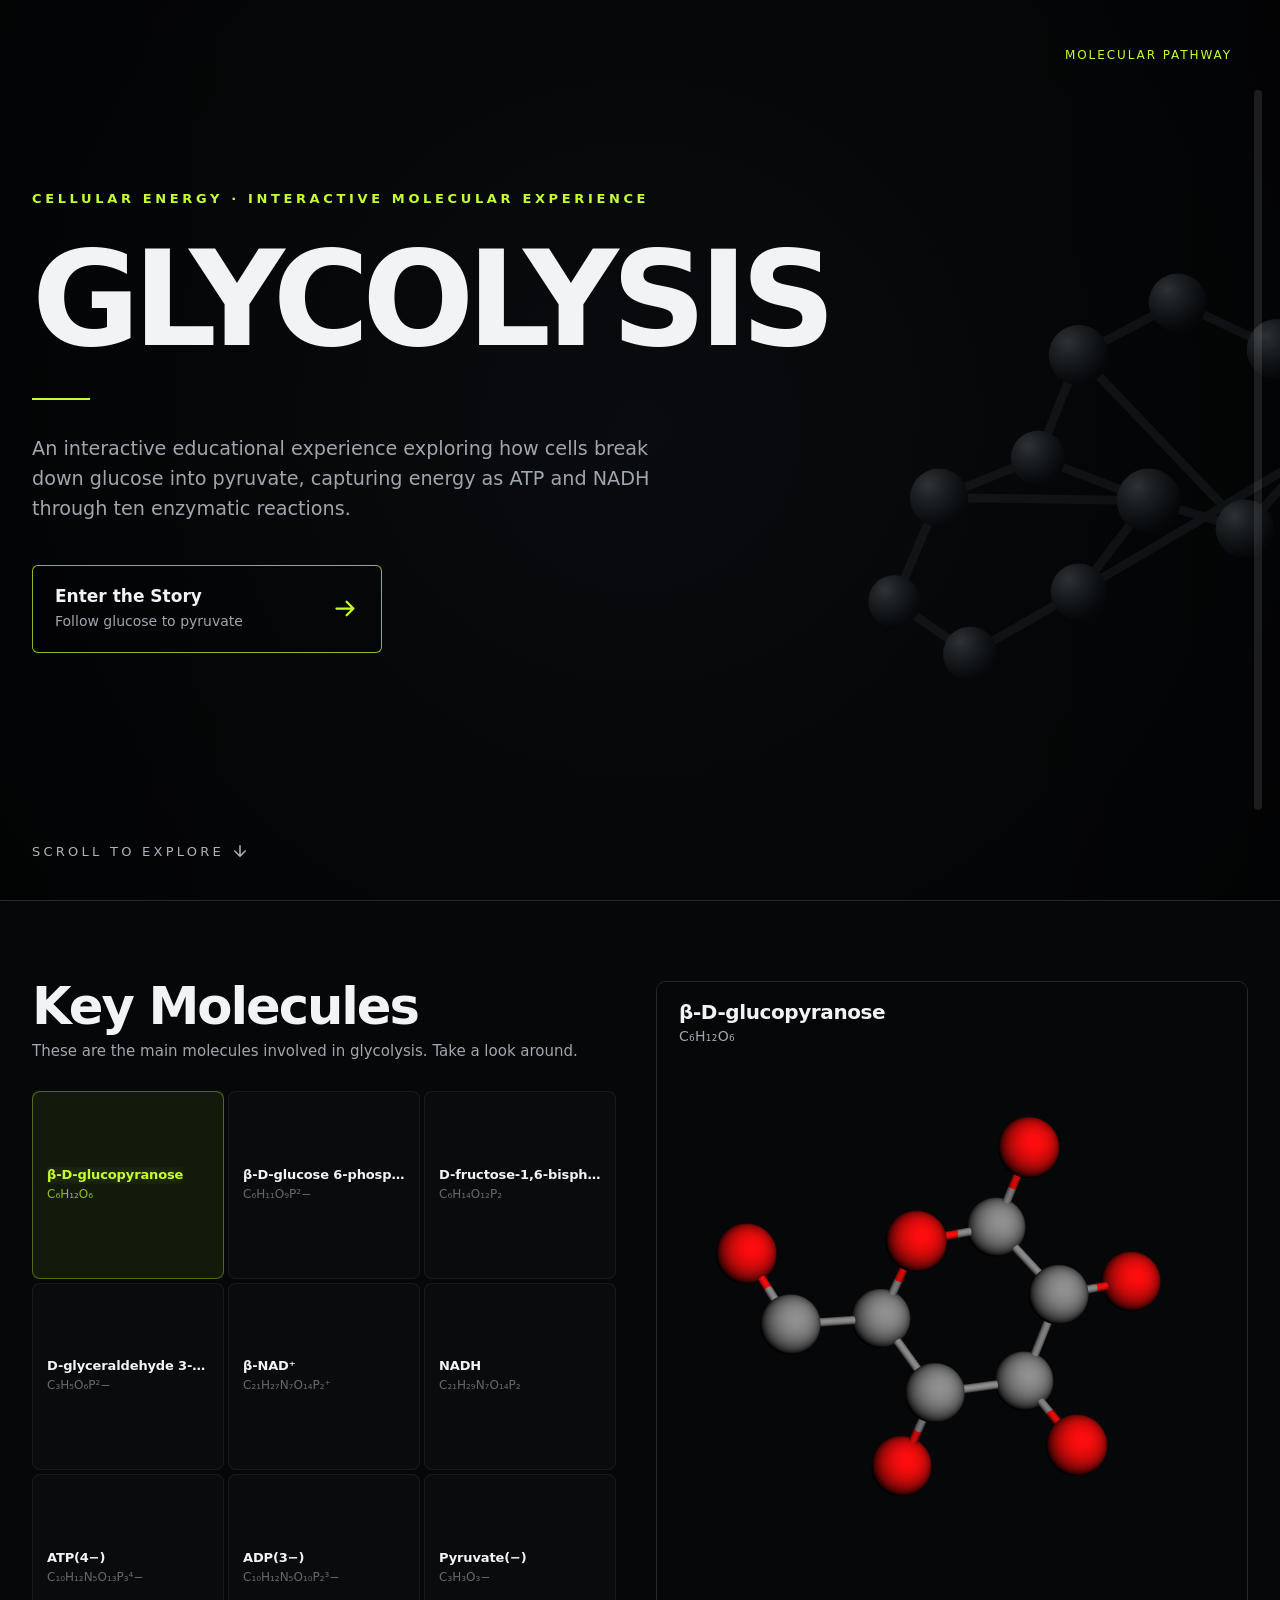
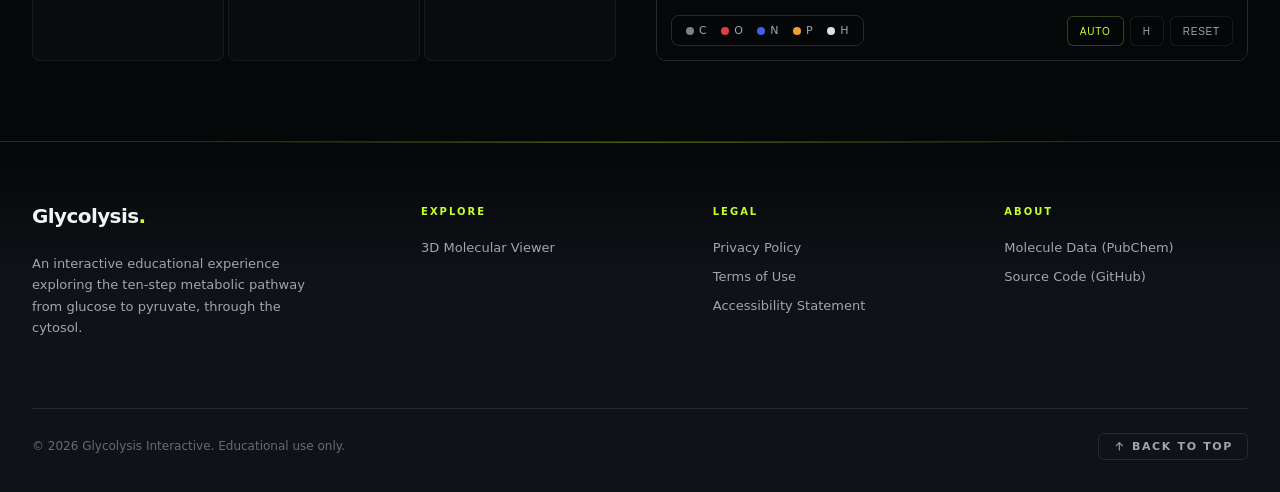
==== commit 9a1df89e: "Fixed anti-cheat vulnerability & improve SEO" ====
--- a/public/index.html
+++ b/public/index.html
@@ -5,16 +5,16 @@
   <meta name="viewport" content="width=device-width,initial-scale=1">
   <meta name="description" content="An interactive molecular lecture exploring glycolysis from glucose to pyruvate.">
   <title>Glycolysis | Interactive 3D Molecular Viewer</title>
-  <link rel="canonical" href="https://glycolysis-project.example/">
+  <link rel="canonical" href="https://glycolysis.rainierps8.workers.dev/">
   <meta property="og:type" content="website">
   <meta property="og:title" content="Glycolysis | Interactive 3D Molecular Viewer">
   <meta property="og:description" content="Explore glycolysis through an interactive 3D molecular viewer with key pathway molecules.">
-  <meta property="og:url" content="https://glycolysis-project.example/">
+  <meta property="og:url" content="https://glycolysis.rainierps8.workers.dev/">
   <meta name="twitter:card" content="summary_large_image">
   <meta name="twitter:title" content="Glycolysis | Interactive 3D Molecular Viewer">
   <meta name="twitter:description" content="Explore glycolysis through an interactive 3D molecular viewer with key pathway molecules.">
-  <meta name="google-site-verification" content="REPLACE_WITH_GOOGLE_VERIFICATION_TOKEN">
-  <script type="application/ld+json">{"@context":"https://schema.org","@type":"WebApplication","name":"Glycolysis Interactive","description":"An interactive 3D molecular viewer for exploring the glycolysis metabolic pathway.","applicationCategory":"EducationalApplication","operatingSystem":"Web Browser","url":"https://glycolysis-project.example/"}</script>
+  <meta name="google-site-verification" content="HNpQV2DbFSJBuhP7YB8At8Cs3YXfBu4s6o4GFPZ8FeA">
+  <script type="application/ld+json">{"@context":"https://schema.org","@type":"WebApplication","name":"Glycolysis Interactive","description":"An interactive 3D molecular viewer for exploring the glycolysis metabolic pathway.","applicationCategory":"EducationalApplication","operatingSystem":"Web Browser","url":"https://glycolysis.rainierps8.workers.dev/"}</script>
   <link rel="stylesheet" href="styles/landing.css">
 </head>
 <body>
--- a/public/styles/landing.css
+++ b/public/styles/landing.css
@@ -63,7 +63,6 @@
   right: 18px;
   width: 8px;
   height: 80vh;
-  position: relative;
   border-radius: 999px;
   background: rgba(255,255,255,.1);
   z-index: 1000;
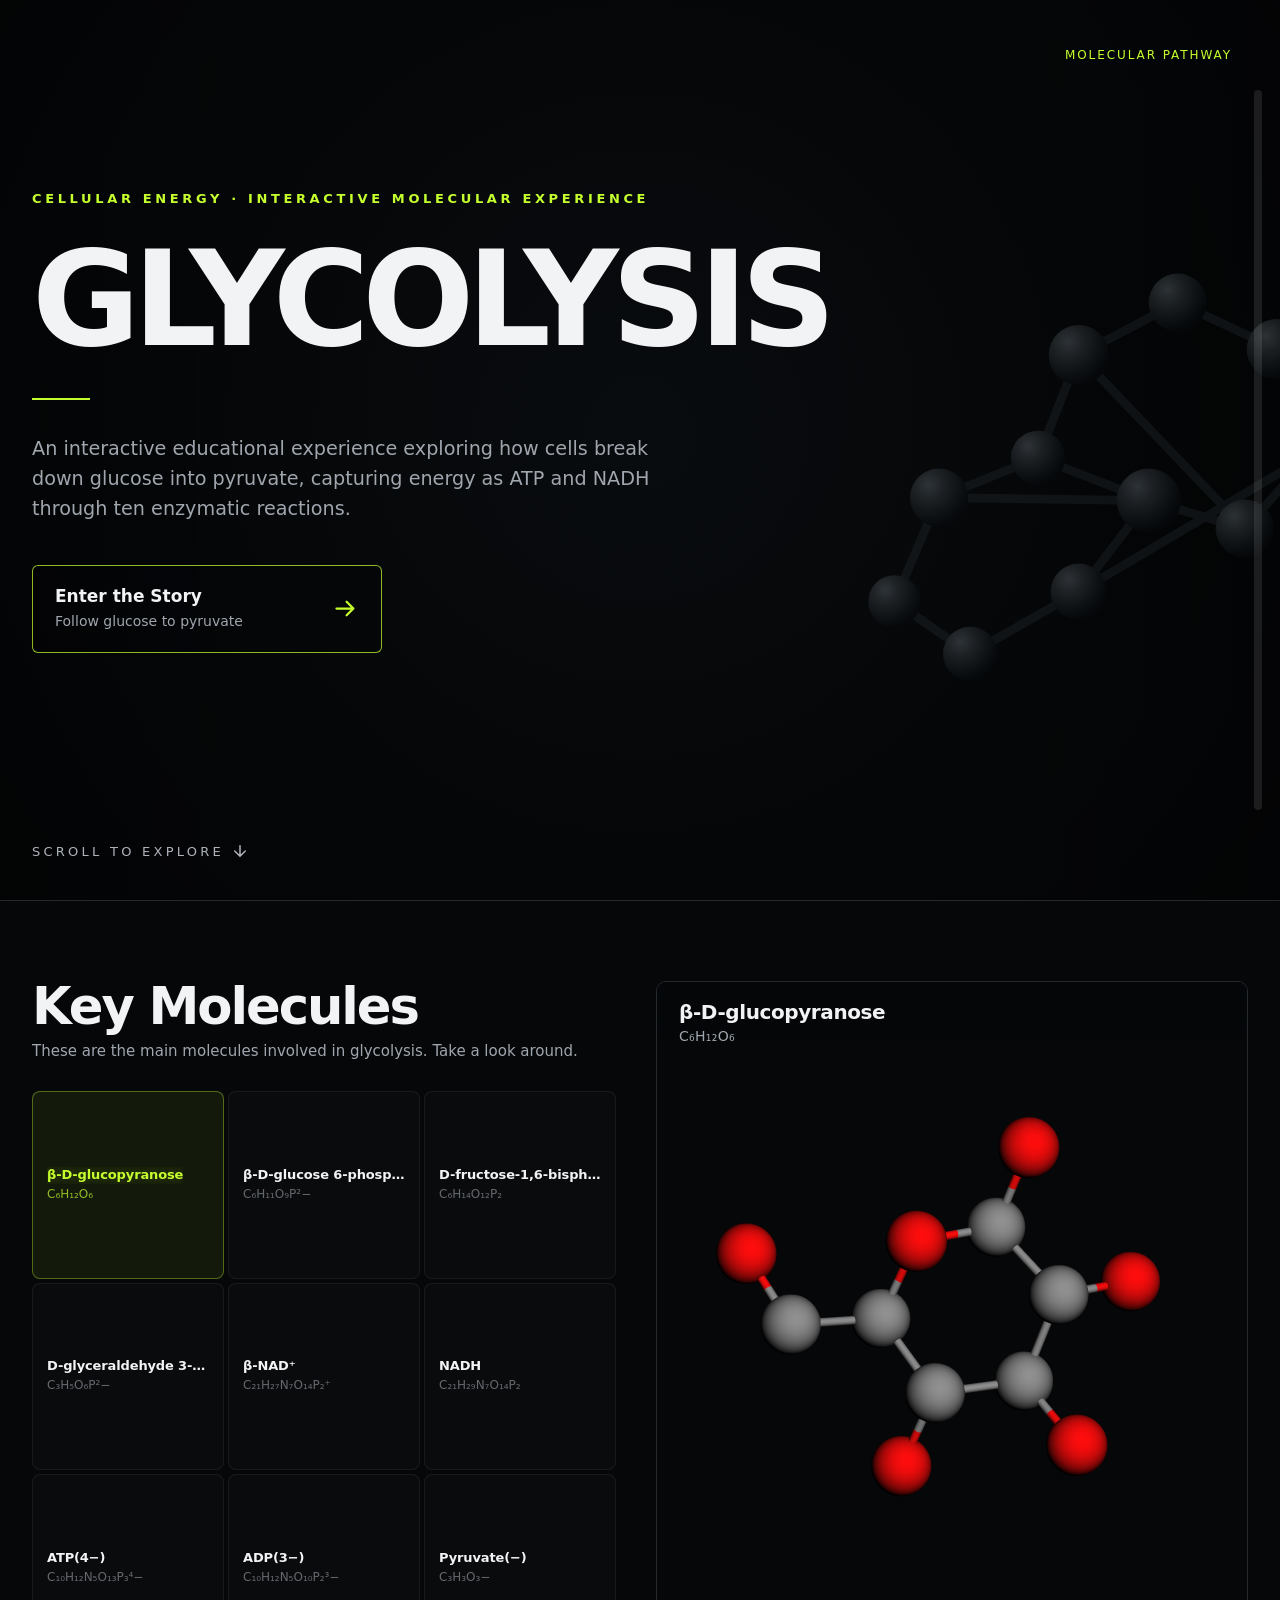
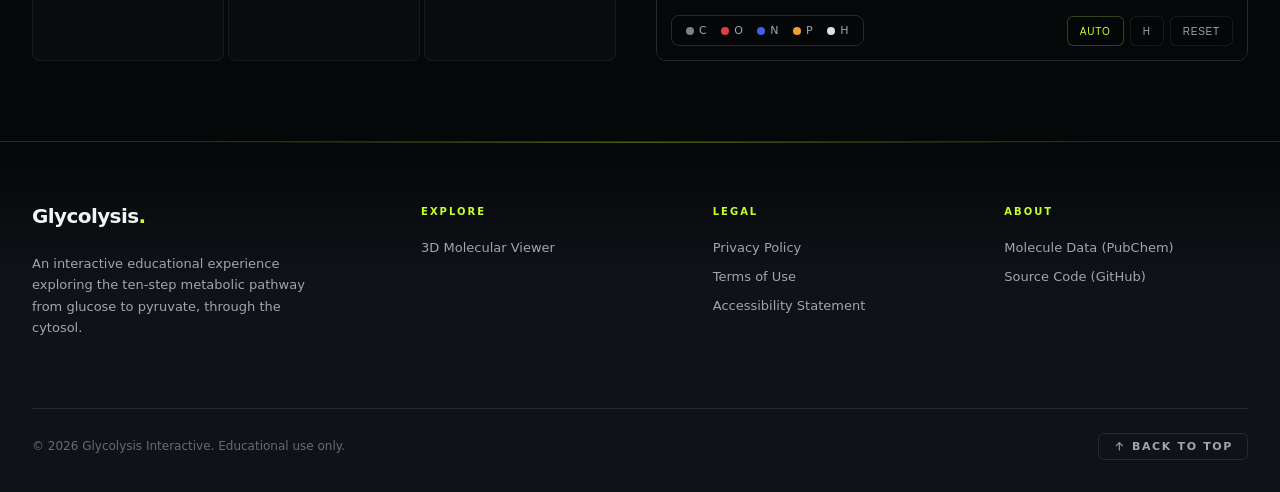
==== commit f37c2303: "Added favicon" ====
--- a/public/index.html
+++ b/public/index.html
@@ -3,6 +3,7 @@
 <head>
   <meta charset="utf-8">
   <meta name="viewport" content="width=device-width,initial-scale=1">
+  <link rel="icon" href="/favicon.ico" type="image/x-icon">
   <meta name="description" content="An interactive molecular lecture exploring glycolysis from glucose to pyruvate.">
   <title>Glycolysis | Interactive 3D Molecular Viewer</title>
   <link rel="canonical" href="https://glycolysis.rainierps8.workers.dev/">
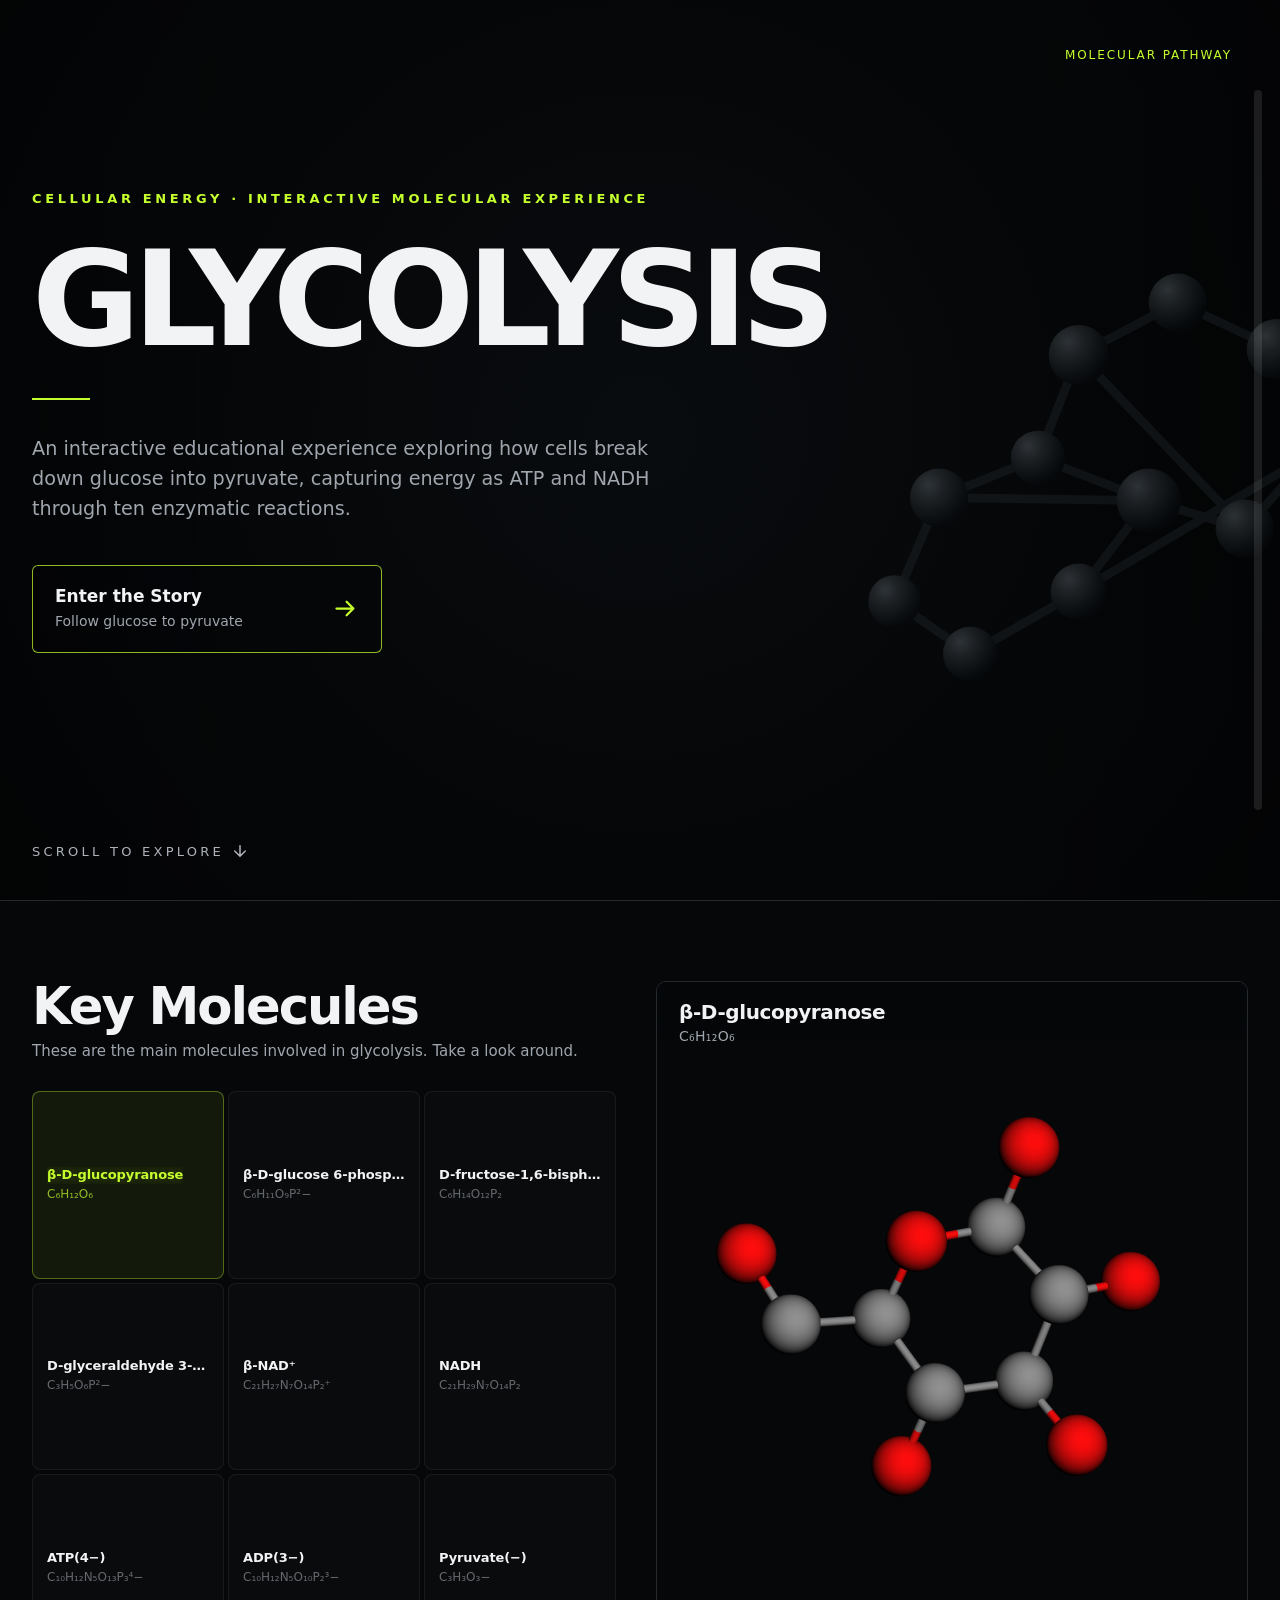
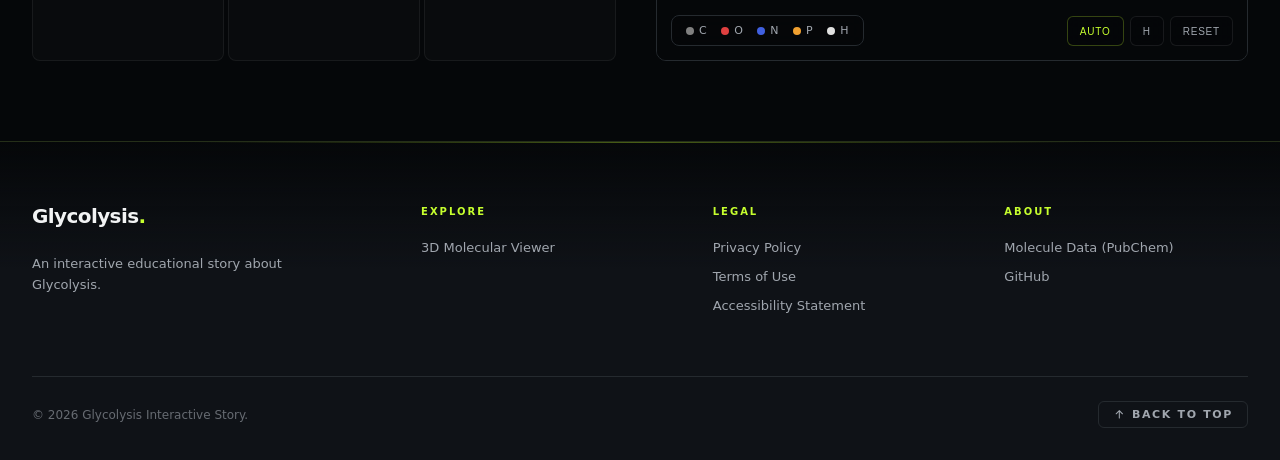
==== commit 6bbea7ab: "Updated footer text content" ====
--- a/public/index.html
+++ b/public/index.html
@@ -117,7 +117,7 @@
     <div class="footer-top">
       <div class="footer-brand">
         <div class="footer-logo">Glycolysis<span class="accent">.</span></div>
-        <p class="footer-tagline">An interactive educational experience exploring the ten-step metabolic pathway from glucose to pyruvate, through the cytosol.</p>
+        <p class="footer-tagline">An interactive educational story about Glycolysis.</p>
       </div>
       <nav class="footer-col" aria-label="Explore">
         <span class="footer-col-title">Explore</span>
@@ -132,12 +132,12 @@
       <div class="footer-col">
         <span class="footer-col-title">About</span>
         <a href="https://pubchem.ncbi.nlm.nih.gov/" target="_blank" rel="noopener">Molecule Data (PubChem)</a>
-        <a href="https://github.com/Rainier-PS/Glycolysis" target="_blank" rel="noopener">Source Code (GitHub)</a>
+        <a href="https://github.com/Rainier-PS/Glycolysis" target="_blank" rel="noopener">GitHub</a>
       </div>
     </div>
     <div class="footer-divider"></div>
     <div class="footer-bottom">
-      <span class="footer-copy">&copy; 2026 Glycolysis Interactive. Educational use only.</span>
+      <span class="footer-copy">&copy; 2026 Glycolysis Interactive Story.</span>
       <div class="footer-bottom-links">
         <a href="#" class="footer-back-top" aria-label="Back to top"><svg viewBox="0 0 24 24" focusable="false" aria-hidden="true"><path d="M12 19V5M6 11l6-6 6 6"/></svg> Back to top</a>
       </div>
